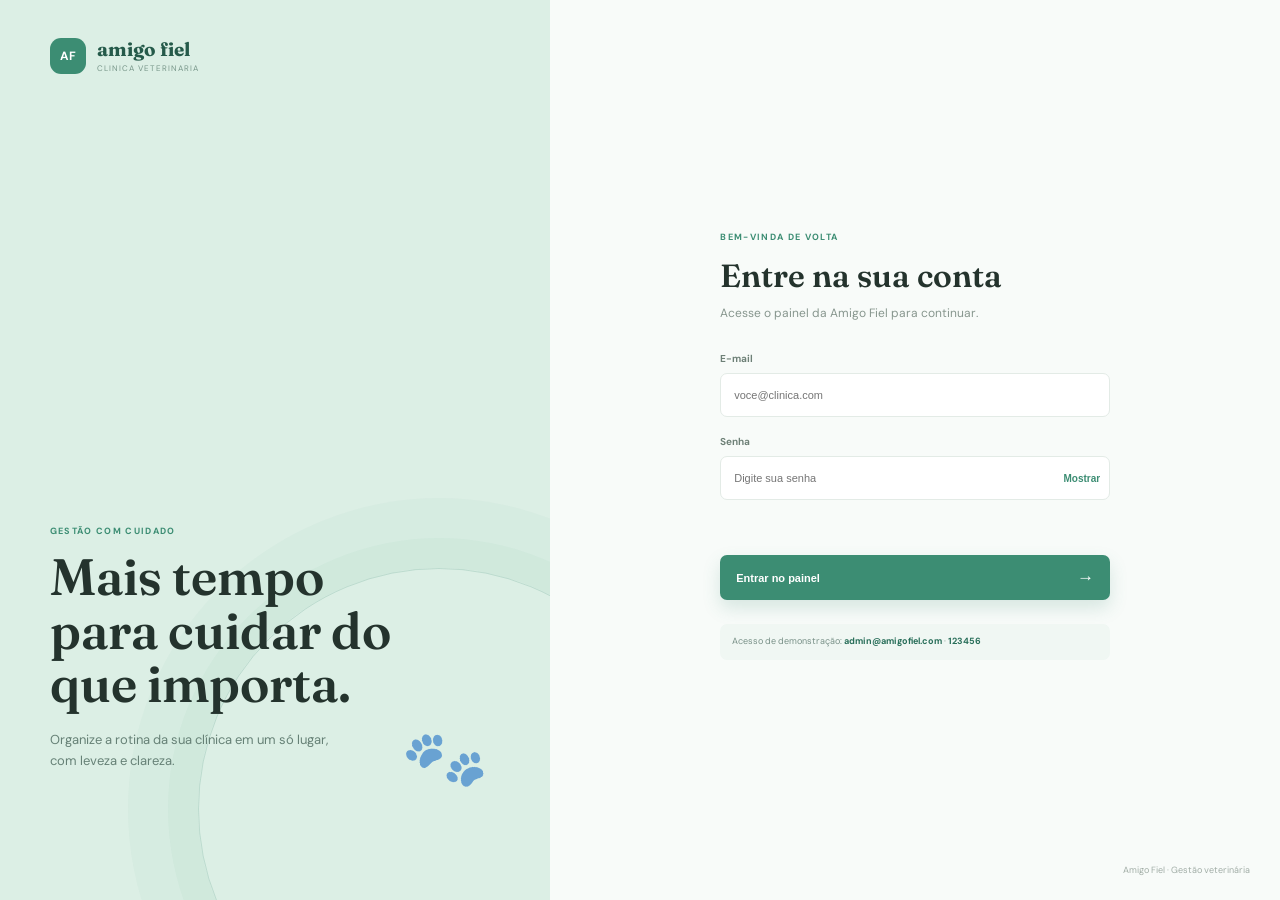
==== login.html @ cada4263 "feat: adicionar login e corrigir fechamento dos modais" ====
<!doctype html>
<html lang="pt-BR">
  <head>
    <meta charset="UTF-8" />
    <meta name="viewport" content="width=device-width, initial-scale=1.0" />
    <title>Entrar | Amigo Fiel</title>
    <link rel="preconnect" href="https://fonts.googleapis.com" />
    <link rel="preconnect" href="https://fonts.gstatic.com" crossorigin />
    <link href="https://fonts.googleapis.com/css2?family=DM+Sans:wght@400;500;600;700&family=Fraunces:opsz,wght@9..144,600;9..144,700&display=swap" rel="stylesheet" />
    <link rel="stylesheet" href="login.css" />
  </head>
  <body>
    <main class="login-shell">
      <section class="login-art" aria-label="Amigo Fiel">
        <a class="brand" href="login.html"><span class="brand-mark">AF</span><span><strong>amigo fiel</strong><small>clinica veterinaria</small></span></a>
        <div class="welcome-copy"><p class="eyebrow">GESTÃO COM CUIDADO</p><h1>Mais tempo para cuidar do que importa.</h1><p>Organize a rotina da sua clínica em um só lugar, com leveza e clareza.</p></div>
        <div class="paw-mark">🐾</div>
      </section>
      <section class="login-panel">
        <div class="login-card">
          <p class="eyebrow">BEM-VINDA DE VOLTA</p>
          <h2>Entre na sua conta</h2>
          <p class="intro">Acesse o painel da Amigo Fiel para continuar.</p>
          <form id="login-form">
            <label>E-mail<input name="email" type="email" autocomplete="email" placeholder="voce@clinica.com" required /></label>
            <label>Senha<div class="password-field"><input name="password" type="password" autocomplete="current-password" placeholder="Digite sua senha" required minlength="6" /><button type="button" id="toggle-password" aria-label="Mostrar senha">Mostrar</button></div></label>
            <p class="login-error" id="login-error" role="alert"></p>
            <button class="login-button" type="submit">Entrar no painel <span>→</span></button>
          </form>
          <p class="demo-hint">Acesso de demonstração: <strong>admin@amigofiel.com</strong> · <strong>123456</strong></p>
        </div>
        <small class="copyright">Amigo Fiel · Gestão veterinária</small>
      </section>
    </main>
    <script src="login.js"></script>
  </body>
</html>
---- login.css ----
:root { --ink: #24332d; --muted: #87968e; --green: #3c8d73; --green-dark: #286e59; --mint: #e2f3eb; --line: #e3ebe6; }
* { box-sizing: border-box; }
body { min-height: 100vh; margin: 0; color: var(--ink); background: #f8fbf9; font-family: "DM Sans", sans-serif; }
a { color: inherit; text-decoration: none; }.login-shell { display: grid; grid-template-columns: minmax(340px, 43%) 1fr; min-height: 100vh; }.login-art { position: relative; display: flex; flex-direction: column; overflow: hidden; padding: 38px 9%; background: #dcefe5; }.login-art::before { content: ""; position: absolute; right: -130px; bottom: -150px; width: 480px; height: 480px; border: 1px solid rgba(60,141,115,.2); border-radius: 50%; box-shadow: 0 0 0 30px rgba(60,141,115,.04), 0 0 0 70px rgba(60,141,115,.035); }.brand { position: relative; z-index: 1; display: flex; align-items: center; gap: 11px; }.brand-mark { width: 36px; height: 36px; display: grid; place-items: center; border-radius: 11px; color: white; background: var(--green); font-size: 12px; font-weight: 700; }.brand strong { display: block; color: #255a4a; font: 700 19px Fraunces, serif; line-height: 1; }.brand small { display: block; margin-top: 4px; color: #78978a; font-size: 8px; letter-spacing: .13em; text-transform: uppercase; }.welcome-copy { position: relative; z-index: 1; max-width: 390px; margin: auto 0 20%; }.eyebrow { margin: 0 0 13px; color: var(--green); font-size: 9px; font-weight: 700; letter-spacing: .15em; }.welcome-copy h1 { max-width: 390px; margin: 0; font: 600 clamp(34px, 4vw, 57px) Fraunces, serif; line-height: 1.04; }.welcome-copy > p:last-child { max-width: 280px; margin: 20px 0 0; color: #668176; font-size: 13px; line-height: 1.6; }.paw-mark { position: absolute; right: 12%; bottom: 11%; z-index: 1; font-size: 64px; opacity: .58; transform: rotate(-18deg); }.login-panel { display: grid; place-items: center; padding: 35px 25px; }.login-card { width: min(390px, 100%); }.login-card h2 { margin: 0; font: 600 32px Fraunces, serif; }.intro { margin: 10px 0 31px; color: var(--muted); font-size: 12px; }.login-card label { display: grid; gap: 8px; margin-bottom: 18px; color: #6e8077; font-size: 10px; font-weight: 700; }.login-card input { width: 100%; min-height: 44px; padding: 0 13px; border: 1px solid var(--line); border-radius: 7px; outline-color: var(--green); color: var(--ink); background: #fff; font-size: 11px; }.password-field { position: relative; }.password-field input { padding-right: 65px; }.password-field button { position: absolute; top: 0; right: 10px; height: 44px; padding: 0; border: 0; color: var(--green); background: transparent; font-size: 10px; font-weight: 700; cursor: pointer; }.login-button { display: flex; align-items: center; justify-content: space-between; width: 100%; min-height: 45px; margin-top: 24px; padding: 0 16px; border: 0; border-radius: 7px; color: #fff; background: var(--green); box-shadow: 0 8px 18px rgba(60,141,115,.18); font-size: 11px; font-weight: 700; cursor: pointer; }.login-button:hover { background: var(--green-dark); }.login-button span { font-size: 17px; }.login-error { min-height: 15px; margin: -2px 0 0; color: #c86f5e; font-size: 10px; }.demo-hint { margin-top: 24px; padding: 11px 12px; border-radius: 7px; color: #789087; background: #f0f7f3; font-size: 9px; line-height: 1.5; }.demo-hint strong { color: var(--green-dark); }.copyright { position: fixed; right: 30px; bottom: 24px; color: #a1ada6; font-size: 9px; }
@media (max-width: 720px) { .login-shell { grid-template-columns: 1fr; }.login-art { min-height: 255px; padding: 25px 24px; }.welcome-copy { margin: auto 0 0; }.welcome-copy h1 { max-width: 360px; font-size: 34px; }.welcome-copy > p:last-child, .paw-mark { display: none; }.login-panel { min-height: calc(100vh - 255px); padding: 42px 24px 65px; }.copyright { right: auto; left: 24px; bottom: 20px; } }
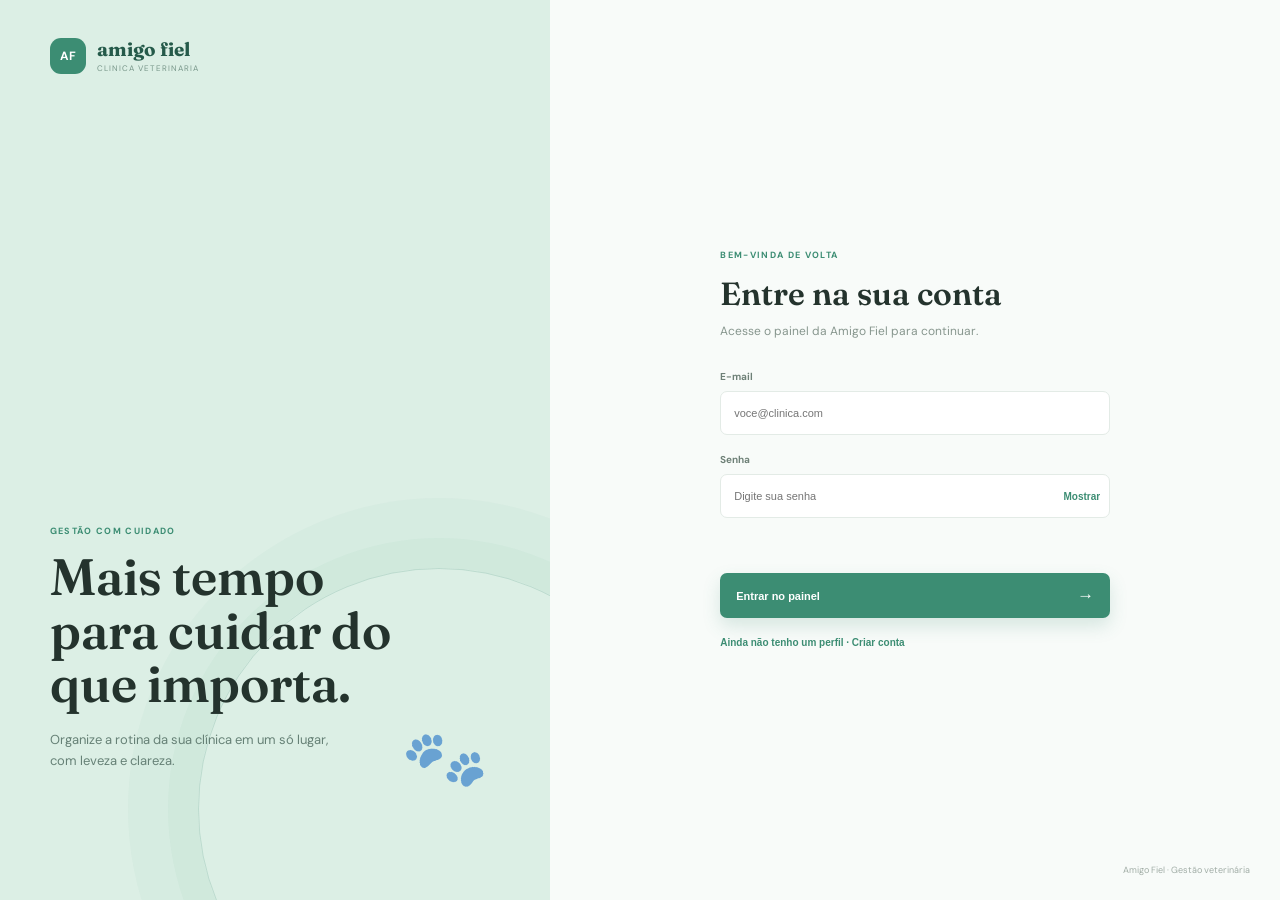
==== commit 0ac80053: "feat: permitir criar perfil real" ====
--- a/login.html
+++ b/login.html
@@ -18,16 +18,23 @@
       </section>
       <section class="login-panel">
         <div class="login-card">
-          <p class="eyebrow">BEM-VINDA DE VOLTA</p>
-          <h2>Entre na sua conta</h2>
-          <p class="intro">Acesse o painel da Amigo Fiel para continuar.</p>
+          <p class="eyebrow" id="form-eyebrow">BEM-VINDA DE VOLTA</p>
+          <h2 id="form-title">Entre na sua conta</h2>
+          <p class="intro" id="form-intro">Acesse o painel da Amigo Fiel para continuar.</p>
           <form id="login-form">
             <label>E-mail<input name="email" type="email" autocomplete="email" placeholder="voce@clinica.com" required /></label>
             <label>Senha<div class="password-field"><input name="password" type="password" autocomplete="current-password" placeholder="Digite sua senha" required minlength="6" /><button type="button" id="toggle-password" aria-label="Mostrar senha">Mostrar</button></div></label>
             <p class="login-error" id="login-error" role="alert"></p>
             <button class="login-button" type="submit">Entrar no painel <span>→</span></button>
           </form>
-          <p class="demo-hint">Acesso de demonstração: <strong>admin@amigofiel.com</strong> · <strong>123456</strong></p>
+          <form id="signup-form" hidden>
+            <label>Nome completo<input name="name" type="text" autocomplete="name" placeholder="Seu nome" required minlength="3" /></label>
+            <label>E-mail<input name="email" type="email" autocomplete="email" placeholder="voce@clinica.com" required /></label>
+            <label>Senha<div class="password-field"><input name="password" type="password" autocomplete="new-password" placeholder="Mínimo de 6 caracteres" required minlength="6" /><button type="button" class="signup-password-toggle" aria-label="Mostrar senha">Mostrar</button></div></label>
+            <p class="login-error" id="signup-error" role="alert"></p>
+            <button class="login-button" type="submit">Criar meu perfil <span>→</span></button>
+          </form>
+          <button class="account-switch" id="account-switch" type="button">Ainda não tenho um perfil · Criar conta</button>
         </div>
         <small class="copyright">Amigo Fiel · Gestão veterinária</small>
       </section>
--- a/login.css
+++ b/login.css
@@ -3,3 +3,4 @@
 body { min-height: 100vh; margin: 0; color: var(--ink); background: #f8fbf9; font-family: "DM Sans", sans-serif; }
 a { color: inherit; text-decoration: none; }.login-shell { display: grid; grid-template-columns: minmax(340px, 43%) 1fr; min-height: 100vh; }.login-art { position: relative; display: flex; flex-direction: column; overflow: hidden; padding: 38px 9%; background: #dcefe5; }.login-art::before { content: ""; position: absolute; right: -130px; bottom: -150px; width: 480px; height: 480px; border: 1px solid rgba(60,141,115,.2); border-radius: 50%; box-shadow: 0 0 0 30px rgba(60,141,115,.04), 0 0 0 70px rgba(60,141,115,.035); }.brand { position: relative; z-index: 1; display: flex; align-items: center; gap: 11px; }.brand-mark { width: 36px; height: 36px; display: grid; place-items: center; border-radius: 11px; color: white; background: var(--green); font-size: 12px; font-weight: 700; }.brand strong { display: block; color: #255a4a; font: 700 19px Fraunces, serif; line-height: 1; }.brand small { display: block; margin-top: 4px; color: #78978a; font-size: 8px; letter-spacing: .13em; text-transform: uppercase; }.welcome-copy { position: relative; z-index: 1; max-width: 390px; margin: auto 0 20%; }.eyebrow { margin: 0 0 13px; color: var(--green); font-size: 9px; font-weight: 700; letter-spacing: .15em; }.welcome-copy h1 { max-width: 390px; margin: 0; font: 600 clamp(34px, 4vw, 57px) Fraunces, serif; line-height: 1.04; }.welcome-copy > p:last-child { max-width: 280px; margin: 20px 0 0; color: #668176; font-size: 13px; line-height: 1.6; }.paw-mark { position: absolute; right: 12%; bottom: 11%; z-index: 1; font-size: 64px; opacity: .58; transform: rotate(-18deg); }.login-panel { display: grid; place-items: center; padding: 35px 25px; }.login-card { width: min(390px, 100%); }.login-card h2 { margin: 0; font: 600 32px Fraunces, serif; }.intro { margin: 10px 0 31px; color: var(--muted); font-size: 12px; }.login-card label { display: grid; gap: 8px; margin-bottom: 18px; color: #6e8077; font-size: 10px; font-weight: 700; }.login-card input { width: 100%; min-height: 44px; padding: 0 13px; border: 1px solid var(--line); border-radius: 7px; outline-color: var(--green); color: var(--ink); background: #fff; font-size: 11px; }.password-field { position: relative; }.password-field input { padding-right: 65px; }.password-field button { position: absolute; top: 0; right: 10px; height: 44px; padding: 0; border: 0; color: var(--green); background: transparent; font-size: 10px; font-weight: 700; cursor: pointer; }.login-button { display: flex; align-items: center; justify-content: space-between; width: 100%; min-height: 45px; margin-top: 24px; padding: 0 16px; border: 0; border-radius: 7px; color: #fff; background: var(--green); box-shadow: 0 8px 18px rgba(60,141,115,.18); font-size: 11px; font-weight: 700; cursor: pointer; }.login-button:hover { background: var(--green-dark); }.login-button span { font-size: 17px; }.login-error { min-height: 15px; margin: -2px 0 0; color: #c86f5e; font-size: 10px; }.demo-hint { margin-top: 24px; padding: 11px 12px; border-radius: 7px; color: #789087; background: #f0f7f3; font-size: 9px; line-height: 1.5; }.demo-hint strong { color: var(--green-dark); }.copyright { position: fixed; right: 30px; bottom: 24px; color: #a1ada6; font-size: 9px; }
 @media (max-width: 720px) { .login-shell { grid-template-columns: 1fr; }.login-art { min-height: 255px; padding: 25px 24px; }.welcome-copy { margin: auto 0 0; }.welcome-copy h1 { max-width: 360px; font-size: 34px; }.welcome-copy > p:last-child, .paw-mark { display: none; }.login-panel { min-height: calc(100vh - 255px); padding: 42px 24px 65px; }.copyright { right: auto; left: 24px; bottom: 20px; } }
+.account-switch { margin-top: 19px; padding: 0; border: 0; color: var(--green); background: transparent; font-size: 10px; font-weight: 700; cursor: pointer; }
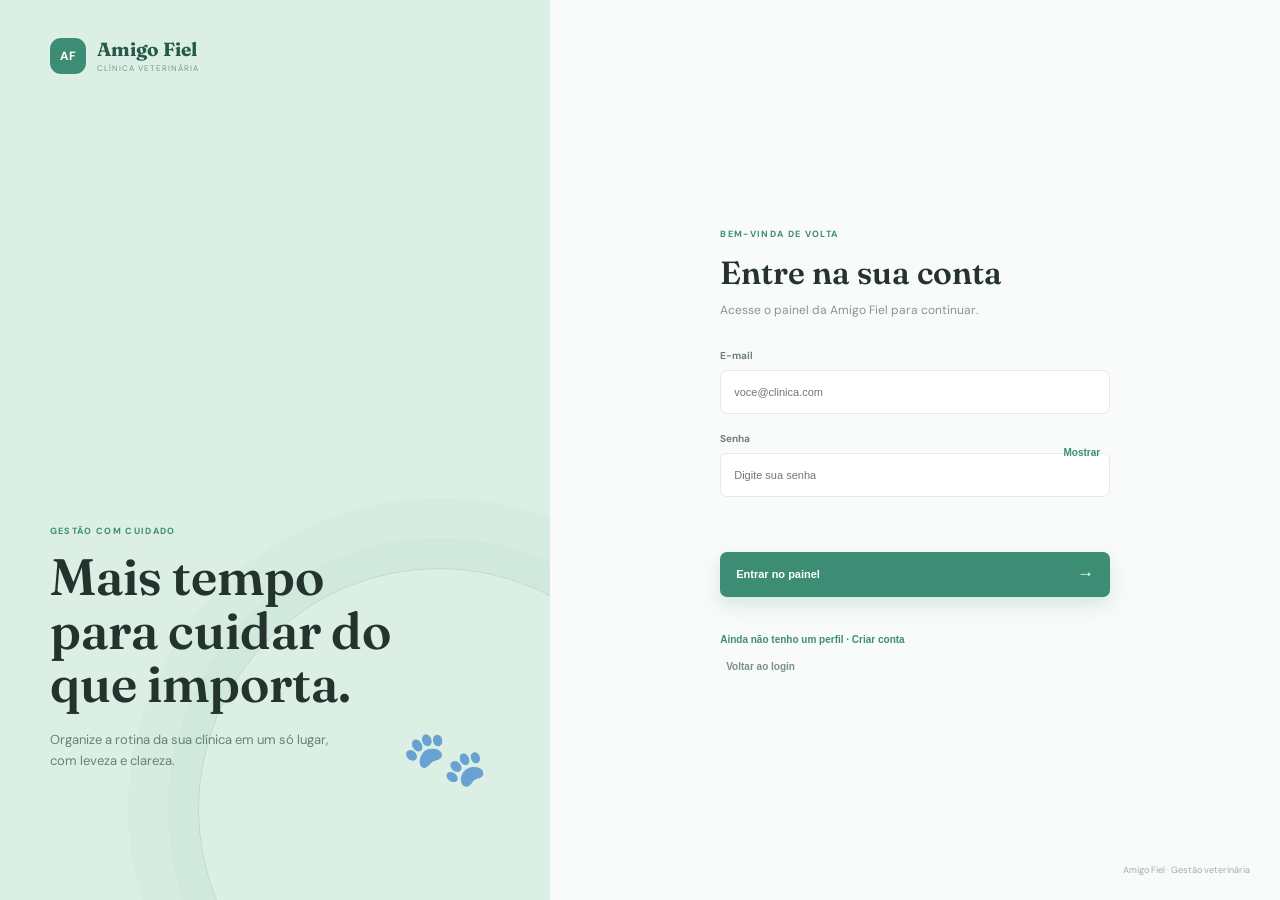
==== commit e4cf7141: "Ajustes de login, contas salvas e cadastro" ====
--- a/login.html
+++ b/login.html
@@ -12,7 +12,7 @@
   <body>
     <main class="login-shell">
       <section class="login-art" aria-label="Amigo Fiel">
-        <a class="brand" href="login.html"><span class="brand-mark">AF</span><span><strong>amigo fiel</strong><small>clinica veterinaria</small></span></a>
+        <a class="brand" href="login.html"><span class="brand-mark">AF</span><span><strong>Amigo Fiel</strong><small>Clínica Veterinária</small></span></a>
         <div class="welcome-copy"><p class="eyebrow">GESTÃO COM CUIDADO</p><h1>Mais tempo para cuidar do que importa.</h1><p>Organize a rotina da sua clínica em um só lugar, com leveza e clareza.</p></div>
         <div class="paw-mark">🐾</div>
       </section>
@@ -23,18 +23,30 @@
           <p class="intro" id="form-intro">Acesse o painel da Amigo Fiel para continuar.</p>
           <form id="login-form">
             <label>E-mail<input name="email" type="email" autocomplete="email" placeholder="voce@clinica.com" required /></label>
-            <label>Senha<div class="password-field"><input name="password" type="password" autocomplete="current-password" placeholder="Digite sua senha" required minlength="6" /><button type="button" id="toggle-password" aria-label="Mostrar senha">Mostrar</button></div></label>
+            <label>Senha<div class="password-field"><input name="password" type="password" autocomplete="current-password" placeholder="Digite sua senha" required minlength="6" /><button type="button" class="password-toggle" aria-label="Mostrar senha">Mostrar</button></div></label>
             <p class="login-error" id="login-error" role="alert"></p>
             <button class="login-button" type="submit">Entrar no painel <span>→</span></button>
           </form>
           <form id="signup-form" hidden>
             <label>Nome completo<input name="name" type="text" autocomplete="name" placeholder="Seu nome" required minlength="3" /></label>
             <label>E-mail<input name="email" type="email" autocomplete="email" placeholder="voce@clinica.com" required /></label>
-            <label>Senha<div class="password-field"><input name="password" type="password" autocomplete="new-password" placeholder="Mínimo de 6 caracteres" required minlength="6" /><button type="button" class="signup-password-toggle" aria-label="Mostrar senha">Mostrar</button></div></label>
+            <label>Função<select name="role" id="signup-role"><option value="medico-veterinario">Médico-veterinário</option><option value="estagiario">Estagiário</option><option value="fundador">Fundador</option><option value="cliente">Cliente</option></select></label>
+            <div id="founder-extra-fields" class="conditional-fields" hidden>
+              <label>Telefone comercial<input name="phone" type="tel" autocomplete="tel" placeholder="(11) 99999-0000" /></label>
+              <label>Especialidade<input name="specialty" type="text" autocomplete="organization-title" placeholder="Ex.: Oncologia veterinária" /></label>
+              <label>CRMV<input name="crmv" type="text" placeholder="Ex.: SP 12345" /></label>
+            </div>
+            <div id="employee-extra-fields" class="conditional-fields" hidden>
+              <label>Departamento<input name="department" type="text" placeholder="Ex.: Clínica geral" /></label>
+              <label>Turno<input name="shift" type="text" placeholder="Ex.: Manhã" /></label>
+            </div>
+            <label>Senha<div class="password-field"><input name="password" type="password" autocomplete="new-password" placeholder="Mínimo de 6 caracteres" required minlength="6" /><button type="button" class="password-toggle" aria-label="Mostrar senha">Mostrar</button></div></label>
             <p class="login-error" id="signup-error" role="alert"></p>
             <button class="login-button" type="submit">Criar meu perfil <span>→</span></button>
           </form>
-          <button class="account-switch" id="account-switch" type="button">Ainda não tenho um perfil · Criar conta</button>
+          <div id="account-picker" class="account-picker" hidden></div>
+          <button class="account-switch" id="account-switch" type="button">Trocar conta</button>
+          <button class="account-back" id="back-to-login" type="button" hidden>Voltar ao login</button>
         </div>
         <small class="copyright">Amigo Fiel · Gestão veterinária</small>
       </section>
--- a/login.css
+++ b/login.css
@@ -4,3 +4,25 @@
 a { color: inherit; text-decoration: none; }.login-shell { display: grid; grid-template-columns: minmax(340px, 43%) 1fr; min-height: 100vh; }.login-art { position: relative; display: flex; flex-direction: column; overflow: hidden; padding: 38px 9%; background: #dcefe5; }.login-art::before { content: ""; position: absolute; right: -130px; bottom: -150px; width: 480px; height: 480px; border: 1px solid rgba(60,141,115,.2); border-radius: 50%; box-shadow: 0 0 0 30px rgba(60,141,115,.04), 0 0 0 70px rgba(60,141,115,.035); }.brand { position: relative; z-index: 1; display: flex; align-items: center; gap: 11px; }.brand-mark { width: 36px; height: 36px; display: grid; place-items: center; border-radius: 11px; color: white; background: var(--green); font-size: 12px; font-weight: 700; }.brand strong { display: block; color: #255a4a; font: 700 19px Fraunces, serif; line-height: 1; }.brand small { display: block; margin-top: 4px; color: #78978a; font-size: 8px; letter-spacing: .13em; text-transform: uppercase; }.welcome-copy { position: relative; z-index: 1; max-width: 390px; margin: auto 0 20%; }.eyebrow { margin: 0 0 13px; color: var(--green); font-size: 9px; font-weight: 700; letter-spacing: .15em; }.welcome-copy h1 { max-width: 390px; margin: 0; font: 600 clamp(34px, 4vw, 57px) Fraunces, serif; line-height: 1.04; }.welcome-copy > p:last-child { max-width: 280px; margin: 20px 0 0; color: #668176; font-size: 13px; line-height: 1.6; }.paw-mark { position: absolute; right: 12%; bottom: 11%; z-index: 1; font-size: 64px; opacity: .58; transform: rotate(-18deg); }.login-panel { display: grid; place-items: center; padding: 35px 25px; }.login-card { width: min(390px, 100%); }.login-card h2 { margin: 0; font: 600 32px Fraunces, serif; }.intro { margin: 10px 0 31px; color: var(--muted); font-size: 12px; }.login-card label { display: grid; gap: 8px; margin-bottom: 18px; color: #6e8077; font-size: 10px; font-weight: 700; }.login-card input { width: 100%; min-height: 44px; padding: 0 13px; border: 1px solid var(--line); border-radius: 7px; outline-color: var(--green); color: var(--ink); background: #fff; font-size: 11px; }.password-field { position: relative; }.password-field input { padding-right: 65px; }.password-field button { position: absolute; top: 0; right: 10px; height: 44px; padding: 0; border: 0; color: var(--green); background: transparent; font-size: 10px; font-weight: 700; cursor: pointer; }.login-button { display: flex; align-items: center; justify-content: space-between; width: 100%; min-height: 45px; margin-top: 24px; padding: 0 16px; border: 0; border-radius: 7px; color: #fff; background: var(--green); box-shadow: 0 8px 18px rgba(60,141,115,.18); font-size: 11px; font-weight: 700; cursor: pointer; }.login-button:hover { background: var(--green-dark); }.login-button span { font-size: 17px; }.login-error { min-height: 15px; margin: -2px 0 0; color: #c86f5e; font-size: 10px; }.demo-hint { margin-top: 24px; padding: 11px 12px; border-radius: 7px; color: #789087; background: #f0f7f3; font-size: 9px; line-height: 1.5; }.demo-hint strong { color: var(--green-dark); }.copyright { position: fixed; right: 30px; bottom: 24px; color: #a1ada6; font-size: 9px; }
 @media (max-width: 720px) { .login-shell { grid-template-columns: 1fr; }.login-art { min-height: 255px; padding: 25px 24px; }.welcome-copy { margin: auto 0 0; }.welcome-copy h1 { max-width: 360px; font-size: 34px; }.welcome-copy > p:last-child, .paw-mark { display: none; }.login-panel { min-height: calc(100vh - 255px); padding: 42px 24px 65px; }.copyright { right: auto; left: 24px; bottom: 20px; } }
 .account-switch { margin-top: 19px; padding: 0; border: 0; color: var(--green); background: transparent; font-size: 10px; font-weight: 700; cursor: pointer; }
+.account-back { display: block; margin-top: 12px; border: 0; color: #789087; background: transparent; font-size: 10px; font-weight: 700; cursor: pointer; }
+.conditional-fields { display: grid; gap: 12px; margin-top: 4px; }
+.account-picker { display: grid; gap: 10px; margin-top: 18px; }
+.saved-account-card { display: grid; gap: 8px; }
+.saved-account-header { display: flex; align-items: center; gap: 8px; }
+.saved-account { display: flex; align-items: center; gap: 12px; flex: 1; padding: 12px 14px; border: 1px solid var(--line); border-radius: 18px; background: #f5faf7; color: var(--ink); text-align: left; cursor: pointer; }
+.saved-account:hover { border-color: rgba(60,141,115,.4); background: #edf7f2; }
+.saved-avatar { display: grid; place-items: center; width: 42px; height: 42px; border-radius: 50%; background: linear-gradient(135deg, var(--green), #7ab9a2); color: #fff; font-size: 12px; font-weight: 700; }
+.saved-account-meta { display: flex; flex: 1; flex-direction: column; gap: 2px; }
+.saved-account-meta strong { font-size: 12px; }
+.saved-account-meta small { color: var(--muted); font-size: 9px; text-transform: uppercase; letter-spacing: .08em; }
+.saved-account-action { padding: 8px 12px; border-radius: 999px; background: var(--green); color: #fff; font-size: 10px; font-weight: 700; }
+.saved-account-delete { min-height: 32px; padding: 0 10px; border: 1px solid #dfc9c4; border-radius: 999px; background: #fff7f5; color: #b75d52; font-size: 9px; font-weight: 700; cursor: pointer; }
+.saved-account-login { display: flex; gap: 8px; padding-left: 54px; }
+.saved-password-field { position: relative; flex: 1; }
+.saved-password-field input { width: 100%; min-height: 36px; padding: 0 72px 0 12px; border: 1px solid var(--line); border-radius: 9px; background: #fff; color: var(--ink); font-size: 10px; }
+.saved-password-toggle { position: absolute; top: 50%; right: 10px; transform: translateY(-50%); border: 0; background: transparent; color: var(--green); font-size: 10px; font-weight: 700; cursor: pointer; }
+.saved-account-submit { min-height: 36px; padding: 0 12px; border: 0; border-radius: 9px; background: var(--green); color: #fff; font-size: 10px; font-weight: 700; cursor: pointer; }
+.saved-empty { margin: 0; color: var(--muted); font-size: 11px; }
+.password-field { position: relative; }
+.password-field input { padding-right: 72px; }
+.password-toggle { position: absolute; top: 50%; right: 10px; transform: translateY(-50%); border: 0; background: transparent; color: var(--green); font-size: 10px; font-weight: 700; cursor: pointer; }
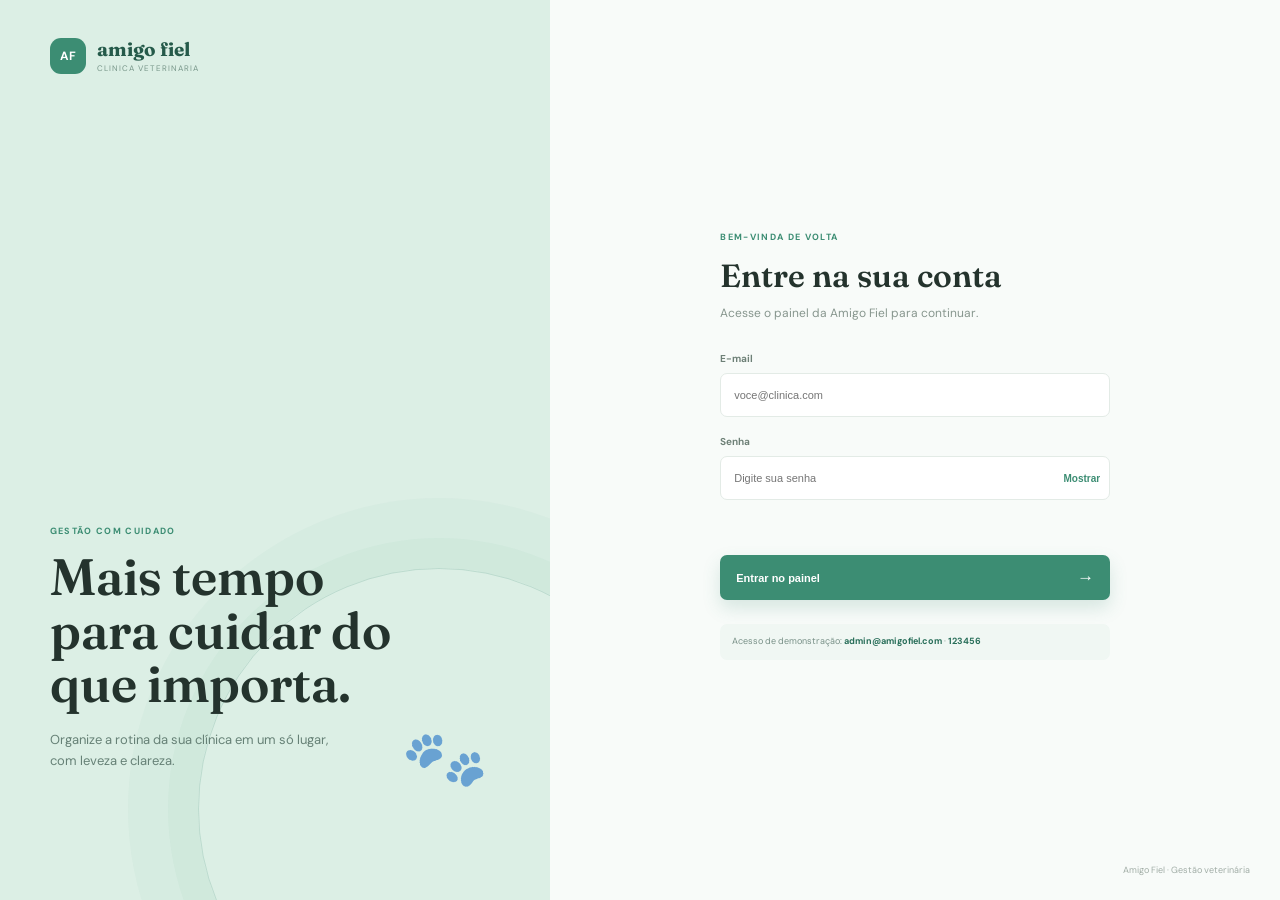
==== commit 37d486a1: "Merge pull request #4 from Gestao-de-Clinicas-Veterinarias/feat/login-e-fechamento-modal" ====
--- a/login.html
+++ b/login.html
@@ -12,41 +12,22 @@
   <body>
     <main class="login-shell">
       <section class="login-art" aria-label="Amigo Fiel">
-        <a class="brand" href="login.html"><span class="brand-mark">AF</span><span><strong>Amigo Fiel</strong><small>Clínica Veterinária</small></span></a>
+        <a class="brand" href="login.html"><span class="brand-mark">AF</span><span><strong>amigo fiel</strong><small>clinica veterinaria</small></span></a>
         <div class="welcome-copy"><p class="eyebrow">GESTÃO COM CUIDADO</p><h1>Mais tempo para cuidar do que importa.</h1><p>Organize a rotina da sua clínica em um só lugar, com leveza e clareza.</p></div>
         <div class="paw-mark">🐾</div>
       </section>
       <section class="login-panel">
         <div class="login-card">
-          <p class="eyebrow" id="form-eyebrow">BEM-VINDA DE VOLTA</p>
-          <h2 id="form-title">Entre na sua conta</h2>
-          <p class="intro" id="form-intro">Acesse o painel da Amigo Fiel para continuar.</p>
+          <p class="eyebrow">BEM-VINDA DE VOLTA</p>
+          <h2>Entre na sua conta</h2>
+          <p class="intro">Acesse o painel da Amigo Fiel para continuar.</p>
           <form id="login-form">
             <label>E-mail<input name="email" type="email" autocomplete="email" placeholder="voce@clinica.com" required /></label>
-            <label>Senha<div class="password-field"><input name="password" type="password" autocomplete="current-password" placeholder="Digite sua senha" required minlength="6" /><button type="button" class="password-toggle" aria-label="Mostrar senha">Mostrar</button></div></label>
+            <label>Senha<div class="password-field"><input name="password" type="password" autocomplete="current-password" placeholder="Digite sua senha" required minlength="6" /><button type="button" id="toggle-password" aria-label="Mostrar senha">Mostrar</button></div></label>
             <p class="login-error" id="login-error" role="alert"></p>
             <button class="login-button" type="submit">Entrar no painel <span>→</span></button>
           </form>
-          <form id="signup-form" hidden>
-            <label>Nome completo<input name="name" type="text" autocomplete="name" placeholder="Seu nome" required minlength="3" /></label>
-            <label>E-mail<input name="email" type="email" autocomplete="email" placeholder="voce@clinica.com" required /></label>
-            <label>Função<select name="role" id="signup-role"><option value="medico-veterinario">Médico-veterinário</option><option value="estagiario">Estagiário</option><option value="fundador">Fundador</option><option value="cliente">Cliente</option></select></label>
-            <div id="founder-extra-fields" class="conditional-fields" hidden>
-              <label>Telefone comercial<input name="phone" type="tel" autocomplete="tel" placeholder="(11) 99999-0000" /></label>
-              <label>Especialidade<input name="specialty" type="text" autocomplete="organization-title" placeholder="Ex.: Oncologia veterinária" /></label>
-              <label>CRMV<input name="crmv" type="text" placeholder="Ex.: SP 12345" /></label>
-            </div>
-            <div id="employee-extra-fields" class="conditional-fields" hidden>
-              <label>Departamento<input name="department" type="text" placeholder="Ex.: Clínica geral" /></label>
-              <label>Turno<input name="shift" type="text" placeholder="Ex.: Manhã" /></label>
-            </div>
-            <label>Senha<div class="password-field"><input name="password" type="password" autocomplete="new-password" placeholder="Mínimo de 6 caracteres" required minlength="6" /><button type="button" class="password-toggle" aria-label="Mostrar senha">Mostrar</button></div></label>
-            <p class="login-error" id="signup-error" role="alert"></p>
-            <button class="login-button" type="submit">Criar meu perfil <span>→</span></button>
-          </form>
-          <div id="account-picker" class="account-picker" hidden></div>
-          <button class="account-switch" id="account-switch" type="button">Trocar conta</button>
-          <button class="account-back" id="back-to-login" type="button" hidden>Voltar ao login</button>
+          <p class="demo-hint">Acesso de demonstração: <strong>admin@amigofiel.com</strong> · <strong>123456</strong></p>
         </div>
         <small class="copyright">Amigo Fiel · Gestão veterinária</small>
       </section>
--- a/login.css
+++ b/login.css
@@ -3,26 +3,3 @@
 body { min-height: 100vh; margin: 0; color: var(--ink); background: #f8fbf9; font-family: "DM Sans", sans-serif; }
 a { color: inherit; text-decoration: none; }.login-shell { display: grid; grid-template-columns: minmax(340px, 43%) 1fr; min-height: 100vh; }.login-art { position: relative; display: flex; flex-direction: column; overflow: hidden; padding: 38px 9%; background: #dcefe5; }.login-art::before { content: ""; position: absolute; right: -130px; bottom: -150px; width: 480px; height: 480px; border: 1px solid rgba(60,141,115,.2); border-radius: 50%; box-shadow: 0 0 0 30px rgba(60,141,115,.04), 0 0 0 70px rgba(60,141,115,.035); }.brand { position: relative; z-index: 1; display: flex; align-items: center; gap: 11px; }.brand-mark { width: 36px; height: 36px; display: grid; place-items: center; border-radius: 11px; color: white; background: var(--green); font-size: 12px; font-weight: 700; }.brand strong { display: block; color: #255a4a; font: 700 19px Fraunces, serif; line-height: 1; }.brand small { display: block; margin-top: 4px; color: #78978a; font-size: 8px; letter-spacing: .13em; text-transform: uppercase; }.welcome-copy { position: relative; z-index: 1; max-width: 390px; margin: auto 0 20%; }.eyebrow { margin: 0 0 13px; color: var(--green); font-size: 9px; font-weight: 700; letter-spacing: .15em; }.welcome-copy h1 { max-width: 390px; margin: 0; font: 600 clamp(34px, 4vw, 57px) Fraunces, serif; line-height: 1.04; }.welcome-copy > p:last-child { max-width: 280px; margin: 20px 0 0; color: #668176; font-size: 13px; line-height: 1.6; }.paw-mark { position: absolute; right: 12%; bottom: 11%; z-index: 1; font-size: 64px; opacity: .58; transform: rotate(-18deg); }.login-panel { display: grid; place-items: center; padding: 35px 25px; }.login-card { width: min(390px, 100%); }.login-card h2 { margin: 0; font: 600 32px Fraunces, serif; }.intro { margin: 10px 0 31px; color: var(--muted); font-size: 12px; }.login-card label { display: grid; gap: 8px; margin-bottom: 18px; color: #6e8077; font-size: 10px; font-weight: 700; }.login-card input { width: 100%; min-height: 44px; padding: 0 13px; border: 1px solid var(--line); border-radius: 7px; outline-color: var(--green); color: var(--ink); background: #fff; font-size: 11px; }.password-field { position: relative; }.password-field input { padding-right: 65px; }.password-field button { position: absolute; top: 0; right: 10px; height: 44px; padding: 0; border: 0; color: var(--green); background: transparent; font-size: 10px; font-weight: 700; cursor: pointer; }.login-button { display: flex; align-items: center; justify-content: space-between; width: 100%; min-height: 45px; margin-top: 24px; padding: 0 16px; border: 0; border-radius: 7px; color: #fff; background: var(--green); box-shadow: 0 8px 18px rgba(60,141,115,.18); font-size: 11px; font-weight: 700; cursor: pointer; }.login-button:hover { background: var(--green-dark); }.login-button span { font-size: 17px; }.login-error { min-height: 15px; margin: -2px 0 0; color: #c86f5e; font-size: 10px; }.demo-hint { margin-top: 24px; padding: 11px 12px; border-radius: 7px; color: #789087; background: #f0f7f3; font-size: 9px; line-height: 1.5; }.demo-hint strong { color: var(--green-dark); }.copyright { position: fixed; right: 30px; bottom: 24px; color: #a1ada6; font-size: 9px; }
 @media (max-width: 720px) { .login-shell { grid-template-columns: 1fr; }.login-art { min-height: 255px; padding: 25px 24px; }.welcome-copy { margin: auto 0 0; }.welcome-copy h1 { max-width: 360px; font-size: 34px; }.welcome-copy > p:last-child, .paw-mark { display: none; }.login-panel { min-height: calc(100vh - 255px); padding: 42px 24px 65px; }.copyright { right: auto; left: 24px; bottom: 20px; } }
-.account-switch { margin-top: 19px; padding: 0; border: 0; color: var(--green); background: transparent; font-size: 10px; font-weight: 700; cursor: pointer; }
-.account-back { display: block; margin-top: 12px; border: 0; color: #789087; background: transparent; font-size: 10px; font-weight: 700; cursor: pointer; }
-.conditional-fields { display: grid; gap: 12px; margin-top: 4px; }
-.account-picker { display: grid; gap: 10px; margin-top: 18px; }
-.saved-account-card { display: grid; gap: 8px; }
-.saved-account-header { display: flex; align-items: center; gap: 8px; }
-.saved-account { display: flex; align-items: center; gap: 12px; flex: 1; padding: 12px 14px; border: 1px solid var(--line); border-radius: 18px; background: #f5faf7; color: var(--ink); text-align: left; cursor: pointer; }
-.saved-account:hover { border-color: rgba(60,141,115,.4); background: #edf7f2; }
-.saved-avatar { display: grid; place-items: center; width: 42px; height: 42px; border-radius: 50%; background: linear-gradient(135deg, var(--green), #7ab9a2); color: #fff; font-size: 12px; font-weight: 700; }
-.saved-account-meta { display: flex; flex: 1; flex-direction: column; gap: 2px; }
-.saved-account-meta strong { font-size: 12px; }
-.saved-account-meta small { color: var(--muted); font-size: 9px; text-transform: uppercase; letter-spacing: .08em; }
-.saved-account-action { padding: 8px 12px; border-radius: 999px; background: var(--green); color: #fff; font-size: 10px; font-weight: 700; }
-.saved-account-delete { min-height: 32px; padding: 0 10px; border: 1px solid #dfc9c4; border-radius: 999px; background: #fff7f5; color: #b75d52; font-size: 9px; font-weight: 700; cursor: pointer; }
-.saved-account-login { display: flex; gap: 8px; padding-left: 54px; }
-.saved-password-field { position: relative; flex: 1; }
-.saved-password-field input { width: 100%; min-height: 36px; padding: 0 72px 0 12px; border: 1px solid var(--line); border-radius: 9px; background: #fff; color: var(--ink); font-size: 10px; }
-.saved-password-toggle { position: absolute; top: 50%; right: 10px; transform: translateY(-50%); border: 0; background: transparent; color: var(--green); font-size: 10px; font-weight: 700; cursor: pointer; }
-.saved-account-submit { min-height: 36px; padding: 0 12px; border: 0; border-radius: 9px; background: var(--green); color: #fff; font-size: 10px; font-weight: 700; cursor: pointer; }
-.saved-empty { margin: 0; color: var(--muted); font-size: 11px; }
-.password-field { position: relative; }
-.password-field input { padding-right: 72px; }
-.password-toggle { position: absolute; top: 50%; right: 10px; transform: translateY(-50%); border: 0; background: transparent; color: var(--green); font-size: 10px; font-weight: 700; cursor: pointer; }
